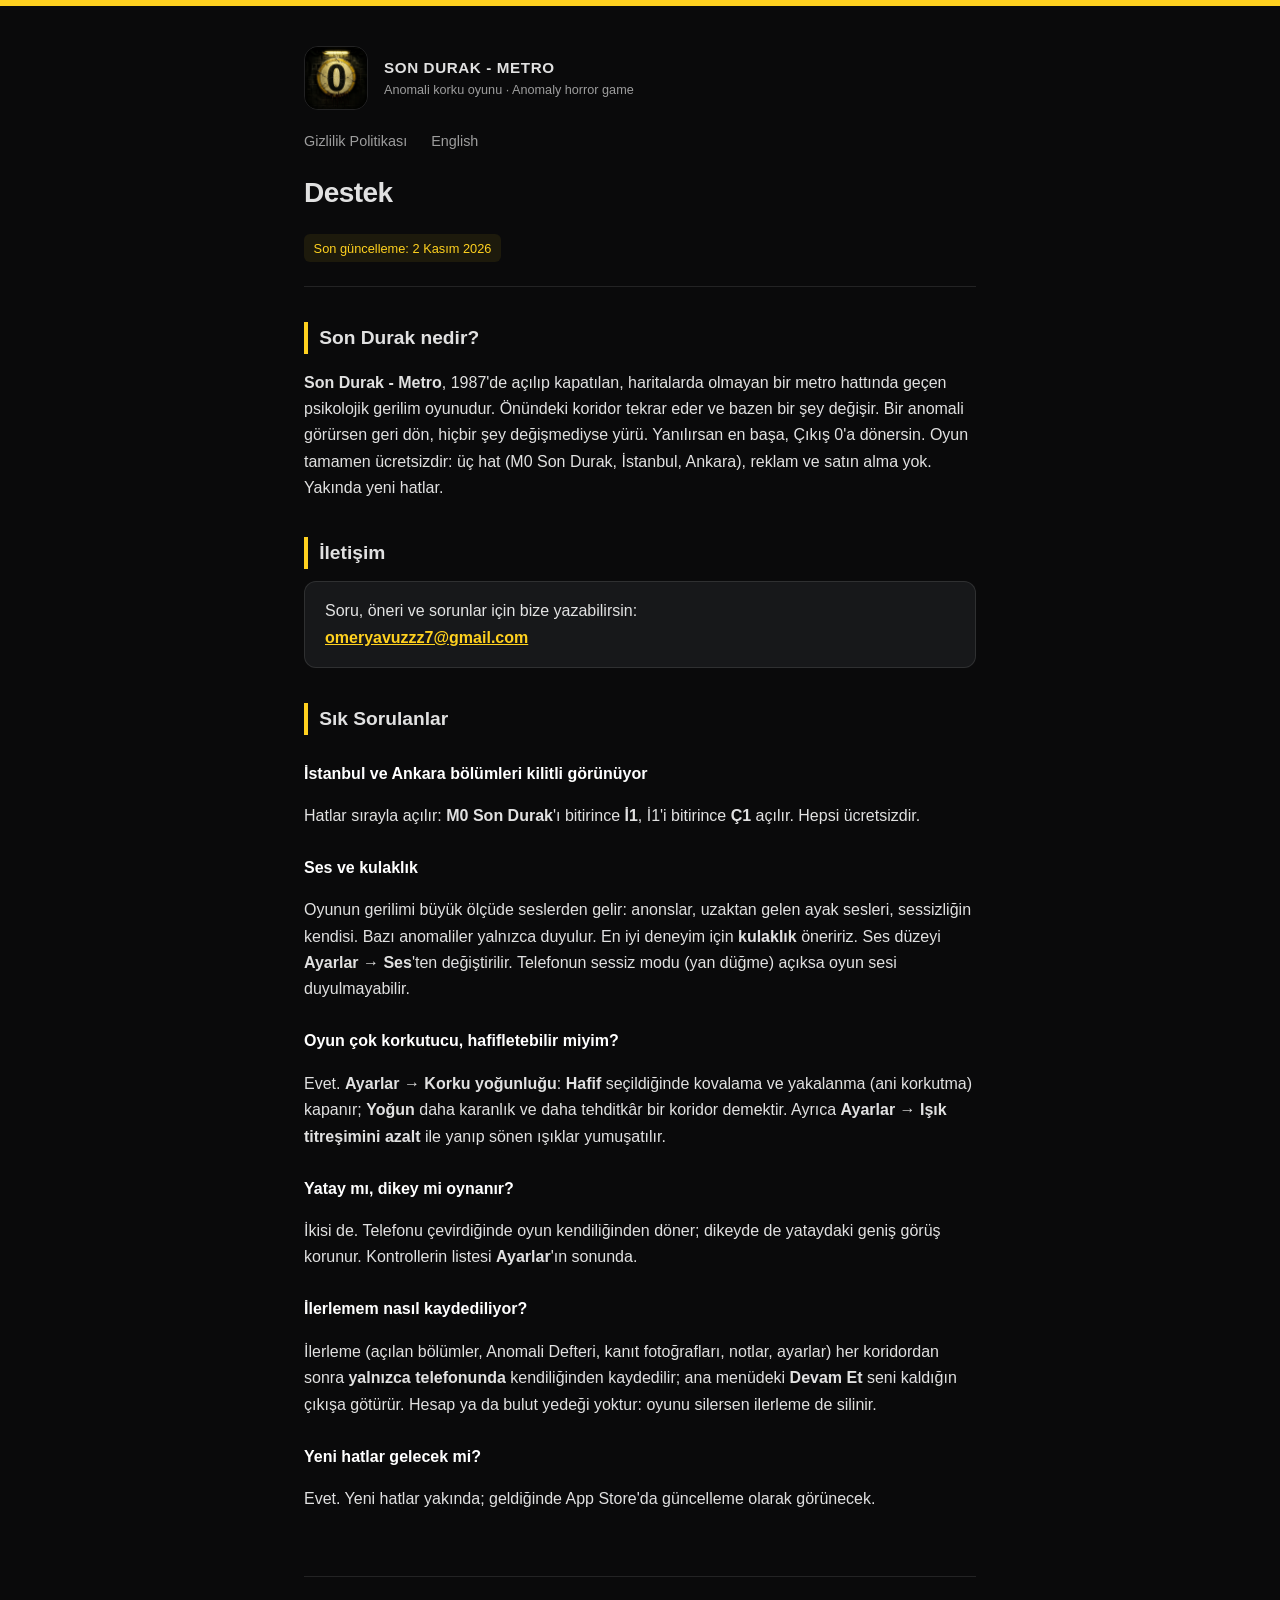
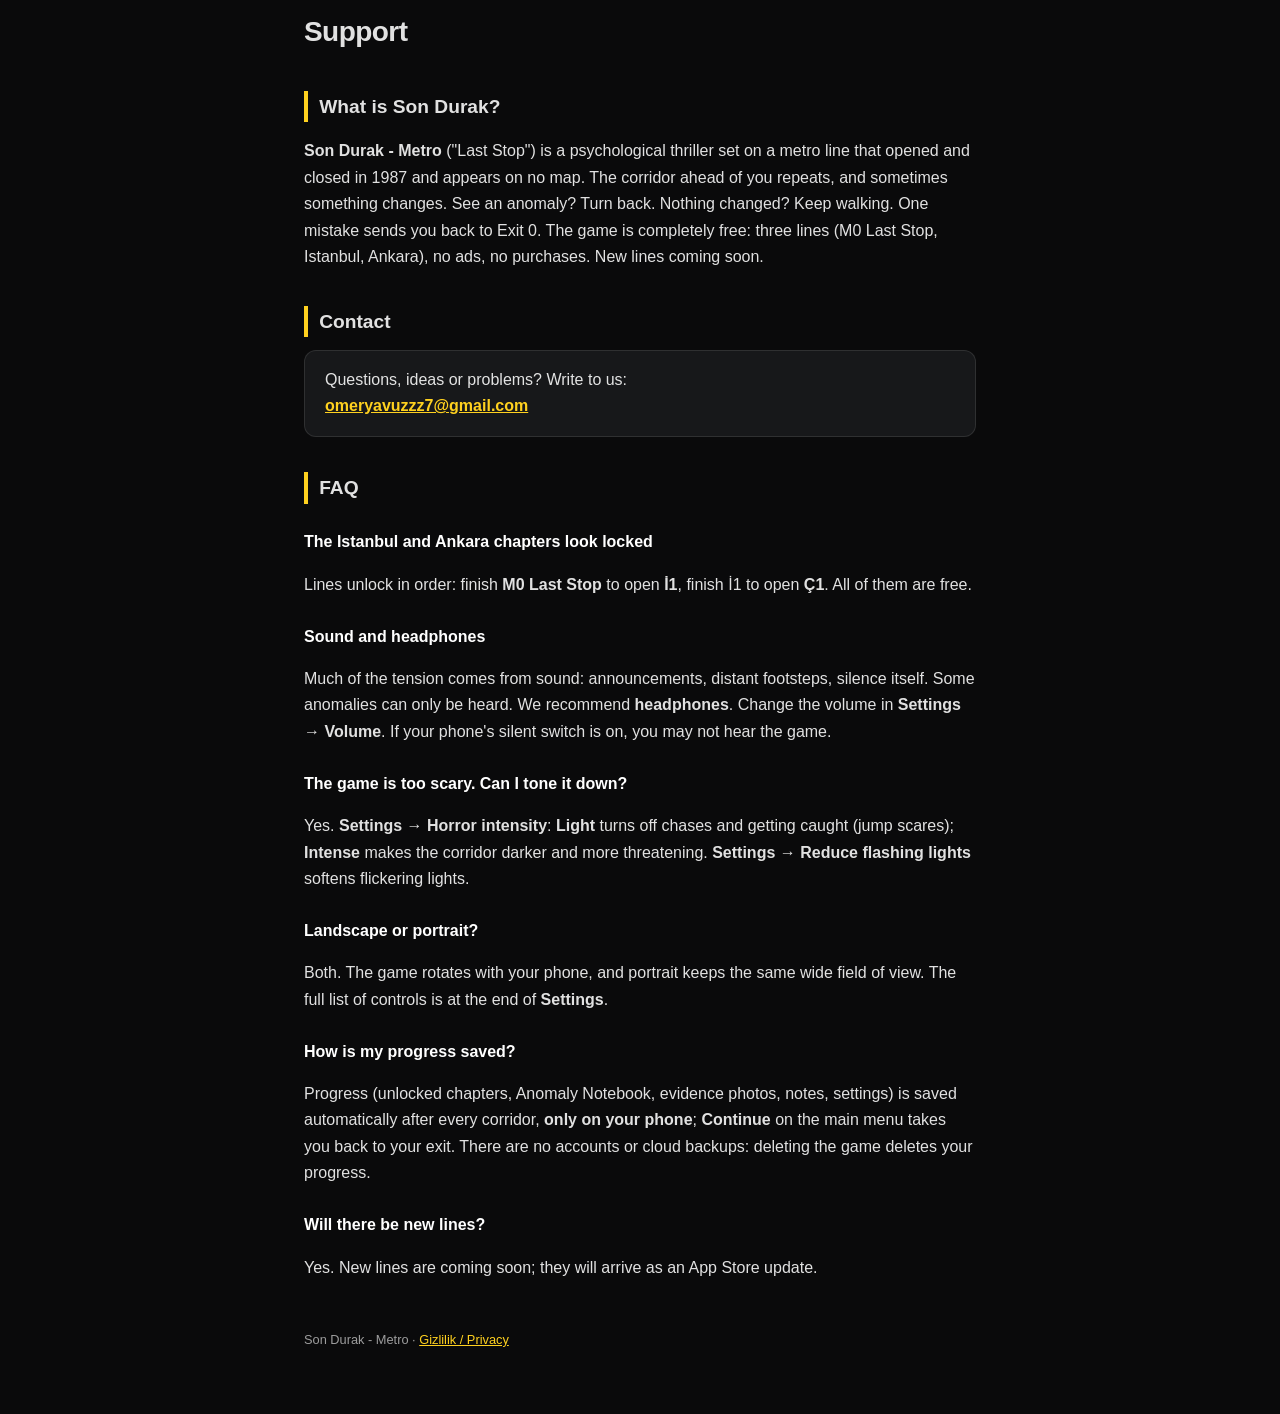
==== support.html @ eb1ea42a "Son Durak - Metro: gizlilik politikası ve destek sayfası (TR + EN) Co-Authored-By: Claude Opus 5.5 <" ====
<!DOCTYPE html>
<html lang="tr">
<head>
<meta charset="UTF-8">
<meta name="viewport" content="width=device-width, initial-scale=1.0">
<title>Destek / Support - Son Durak - Metro</title>
<link rel="stylesheet" href="style.css">
</head>
<body>
<div class="stripe"></div>
<div class="container">

    <header>
        <div class="brand">
            <img src="icon.png" alt="Son Durak">
            <div class="name">Son Durak - Metro<small>Anomali korku oyunu · Anomaly horror game</small></div>
        </div>
        <nav>
            <a href="index.html">Gizlilik Politikası</a>
            <a href="#english">English</a>
        </nav>
        <h1>Destek</h1>
        <span class="updated">Son güncelleme: 2 Kasım 2026</span>
    </header>

    <section>
        <h2>Son Durak nedir?</h2>
        <p><strong>Son Durak - Metro</strong>, 1987'de açılıp kapatılan, haritalarda olmayan bir metro hattında geçen psikolojik gerilim oyunudur. Önündeki koridor tekrar eder ve bazen bir şey değişir. Bir anomali görürsen geri dön, hiçbir şey değişmediyse yürü. Yanılırsan en başa, Çıkış 0'a dönersin. Oyun tamamen ücretsizdir: üç hat (M0 Son Durak, İstanbul, Ankara), reklam ve satın alma yok. Yakında yeni hatlar.</p>
    </section>

    <section>
        <h2>İletişim</h2>
        <div class="card">
            <p style="margin: 0;">Soru, öneri ve sorunlar için bize yazabilirsin:<br>
            <a class="contact-email" href="mailto:omeryavuzzz7@gmail.com">omeryavuzzz7@gmail.com</a></p>
        </div>
    </section>

    <section>
        <h2>Sık Sorulanlar</h2>

        <h3>İstanbul ve Ankara bölümleri kilitli görünüyor</h3>
        <p>Hatlar sırayla açılır: <strong>M0 Son Durak</strong>'ı bitirince <strong>İ1</strong>, İ1'i bitirince <strong>Ç1</strong> açılır. Hepsi ücretsizdir.</p>

        <h3>Ses ve kulaklık</h3>
        <p>Oyunun gerilimi büyük ölçüde seslerden gelir: anonslar, uzaktan gelen ayak sesleri, sessizliğin kendisi. Bazı anomaliler yalnızca duyulur. En iyi deneyim için <strong>kulaklık</strong> öneririz. Ses düzeyi <strong>Ayarlar → Ses</strong>'ten değiştirilir. Telefonun sessiz modu (yan düğme) açıksa oyun sesi duyulmayabilir.</p>

        <h3>Oyun çok korkutucu, hafifletebilir miyim?</h3>
        <p>Evet. <strong>Ayarlar → Korku yoğunluğu</strong>: <strong>Hafif</strong> seçildiğinde kovalama ve yakalanma (ani korkutma) kapanır; <strong>Yoğun</strong> daha karanlık ve daha tehditkâr bir koridor demektir. Ayrıca <strong>Ayarlar → Işık titreşimini azalt</strong> ile yanıp sönen ışıklar yumuşatılır.</p>

        <h3>Yatay mı, dikey mi oynanır?</h3>
        <p>İkisi de. Telefonu çevirdiğinde oyun kendiliğinden döner; dikeyde de yataydaki geniş görüş korunur. Kontrollerin listesi <strong>Ayarlar</strong>'ın sonunda.</p>

        <h3>İlerlemem nasıl kaydediliyor?</h3>
        <p>İlerleme (açılan bölümler, Anomali Defteri, kanıt fotoğrafları, notlar, ayarlar) her koridordan sonra <strong>yalnızca telefonunda</strong> kendiliğinden kaydedilir; ana menüdeki <strong>Devam Et</strong> seni kaldığın çıkışa götürür. Hesap ya da bulut yedeği yoktur: oyunu silersen ilerleme de silinir.</p>

        <h3>Yeni hatlar gelecek mi?</h3>
        <p>Evet. Yeni hatlar yakında; geldiğinde App Store'da güncelleme olarak görünecek.</p>
    </section>

    <div class="lang" id="english" lang="en">
        <h1>Support</h1>

        <section>
            <h2>What is Son Durak?</h2>
            <p><strong>Son Durak - Metro</strong> ("Last Stop") is a psychological thriller set on a metro line that opened and closed in 1987 and appears on no map. The corridor ahead of you repeats, and sometimes something changes. See an anomaly? Turn back. Nothing changed? Keep walking. One mistake sends you back to Exit 0. The game is completely free: three lines (M0 Last Stop, Istanbul, Ankara), no ads, no purchases. New lines coming soon.</p>
        </section>

        <section>
            <h2>Contact</h2>
            <div class="card">
                <p style="margin: 0;">Questions, ideas or problems? Write to us:<br>
                <a class="contact-email" href="mailto:omeryavuzzz7@gmail.com">omeryavuzzz7@gmail.com</a></p>
            </div>
        </section>

        <section>
            <h2>FAQ</h2>

            <h3>The Istanbul and Ankara chapters look locked</h3>
            <p>Lines unlock in order: finish <strong>M0 Last Stop</strong> to open <strong>İ1</strong>, finish İ1 to open <strong>Ç1</strong>. All of them are free.</p>

            <h3>Sound and headphones</h3>
            <p>Much of the tension comes from sound: announcements, distant footsteps, silence itself. Some anomalies can only be heard. We recommend <strong>headphones</strong>. Change the volume in <strong>Settings → Volume</strong>. If your phone's silent switch is on, you may not hear the game.</p>

            <h3>The game is too scary. Can I tone it down?</h3>
            <p>Yes. <strong>Settings → Horror intensity</strong>: <strong>Light</strong> turns off chases and getting caught (jump scares); <strong>Intense</strong> makes the corridor darker and more threatening. <strong>Settings → Reduce flashing lights</strong> softens flickering lights.</p>

            <h3>Landscape or portrait?</h3>
            <p>Both. The game rotates with your phone, and portrait keeps the same wide field of view. The full list of controls is at the end of <strong>Settings</strong>.</p>

            <h3>How is my progress saved?</h3>
            <p>Progress (unlocked chapters, Anomaly Notebook, evidence photos, notes, settings) is saved automatically after every corridor, <strong>only on your phone</strong>; <strong>Continue</strong> on the main menu takes you back to your exit. There are no accounts or cloud backups: deleting the game deletes your progress.</p>

            <h3>Will there be new lines?</h3>
            <p>Yes. New lines are coming soon; they will arrive as an App Store update.</p>
        </section>
    </div>

    <footer>Son Durak - Metro · <a href="index.html">Gizlilik / Privacy</a></footer>
</div>
</body>
</html>
---- style.css ----
:root {
    --bg: #0A0A0B;
    --surface: #17181A;
    --text-primary: rgba(255, 255, 255, 0.88);
    --text-secondary: rgba(255, 255, 255, 0.60);
    --accent: #FFD11F;          /* metro tabelası sarısı */
    --danger: #C0141A;          /* KAYIP kırmızısı */
    --border: rgba(255, 255, 255, 0.10);
}
* { box-sizing: border-box; }
body {
    margin: 0;
    background: var(--bg);
    color: var(--text-primary);
    font-family: -apple-system, BlinkMacSystemFont, "Segoe UI", Roboto, Helvetica, Arial, sans-serif;
    line-height: 1.65;
}
.stripe { height: 6px; background: var(--accent); }
.container { max-width: 720px; margin: 0 auto; padding: 2.5rem 1.5rem 4rem; }
header { margin-bottom: 2rem; padding-bottom: 1.5rem; border-bottom: 1px solid var(--border); }
.brand { display: flex; align-items: center; gap: 1rem; margin-bottom: 1.25rem; }
.brand img { width: 64px; height: 64px; border-radius: 14px; border: 1px solid var(--border); }
.brand .name { font-weight: 700; letter-spacing: 0.04em; text-transform: uppercase; font-size: 0.95rem; }
.brand .name small { display: block; color: var(--text-secondary); font-weight: 400; letter-spacing: 0; text-transform: none; }
nav { margin-bottom: 1rem; font-size: 0.9rem; }
nav a { color: var(--text-secondary); text-decoration: none; margin-right: 1.25rem; border-bottom: 1px solid transparent; }
nav a:hover { color: var(--accent); border-bottom-color: var(--accent); }
h1 { font-size: 1.75rem; margin: 0 0 0.4rem; letter-spacing: -0.02em; }
h2 { font-size: 1.2rem; margin: 2.2rem 0 0.8rem; padding-left: 0.7rem; border-left: 4px solid var(--accent); }
h3 { font-size: 1rem; margin: 1.6rem 0 0.4rem; color: #fff; }
p, li { color: var(--text-primary); }
.subtitle { color: var(--text-secondary); margin: 0; }
.updated { display: inline-block; margin-top: 0.75rem; font-size: 0.8rem; color: var(--accent); background: rgba(255, 209, 31, 0.08); padding: 0.2rem 0.6rem; border-radius: 6px; }
.card { background: var(--surface); border: 1px solid var(--border); border-radius: 12px; padding: 1rem 1.25rem; }
.contact-email { color: var(--accent); font-weight: 600; }
a { color: var(--accent); }
.lang { margin-top: 4rem; padding-top: 2rem; border-top: 1px solid var(--border); }
footer { margin-top: 3rem; color: var(--text-secondary); font-size: 0.8rem; }
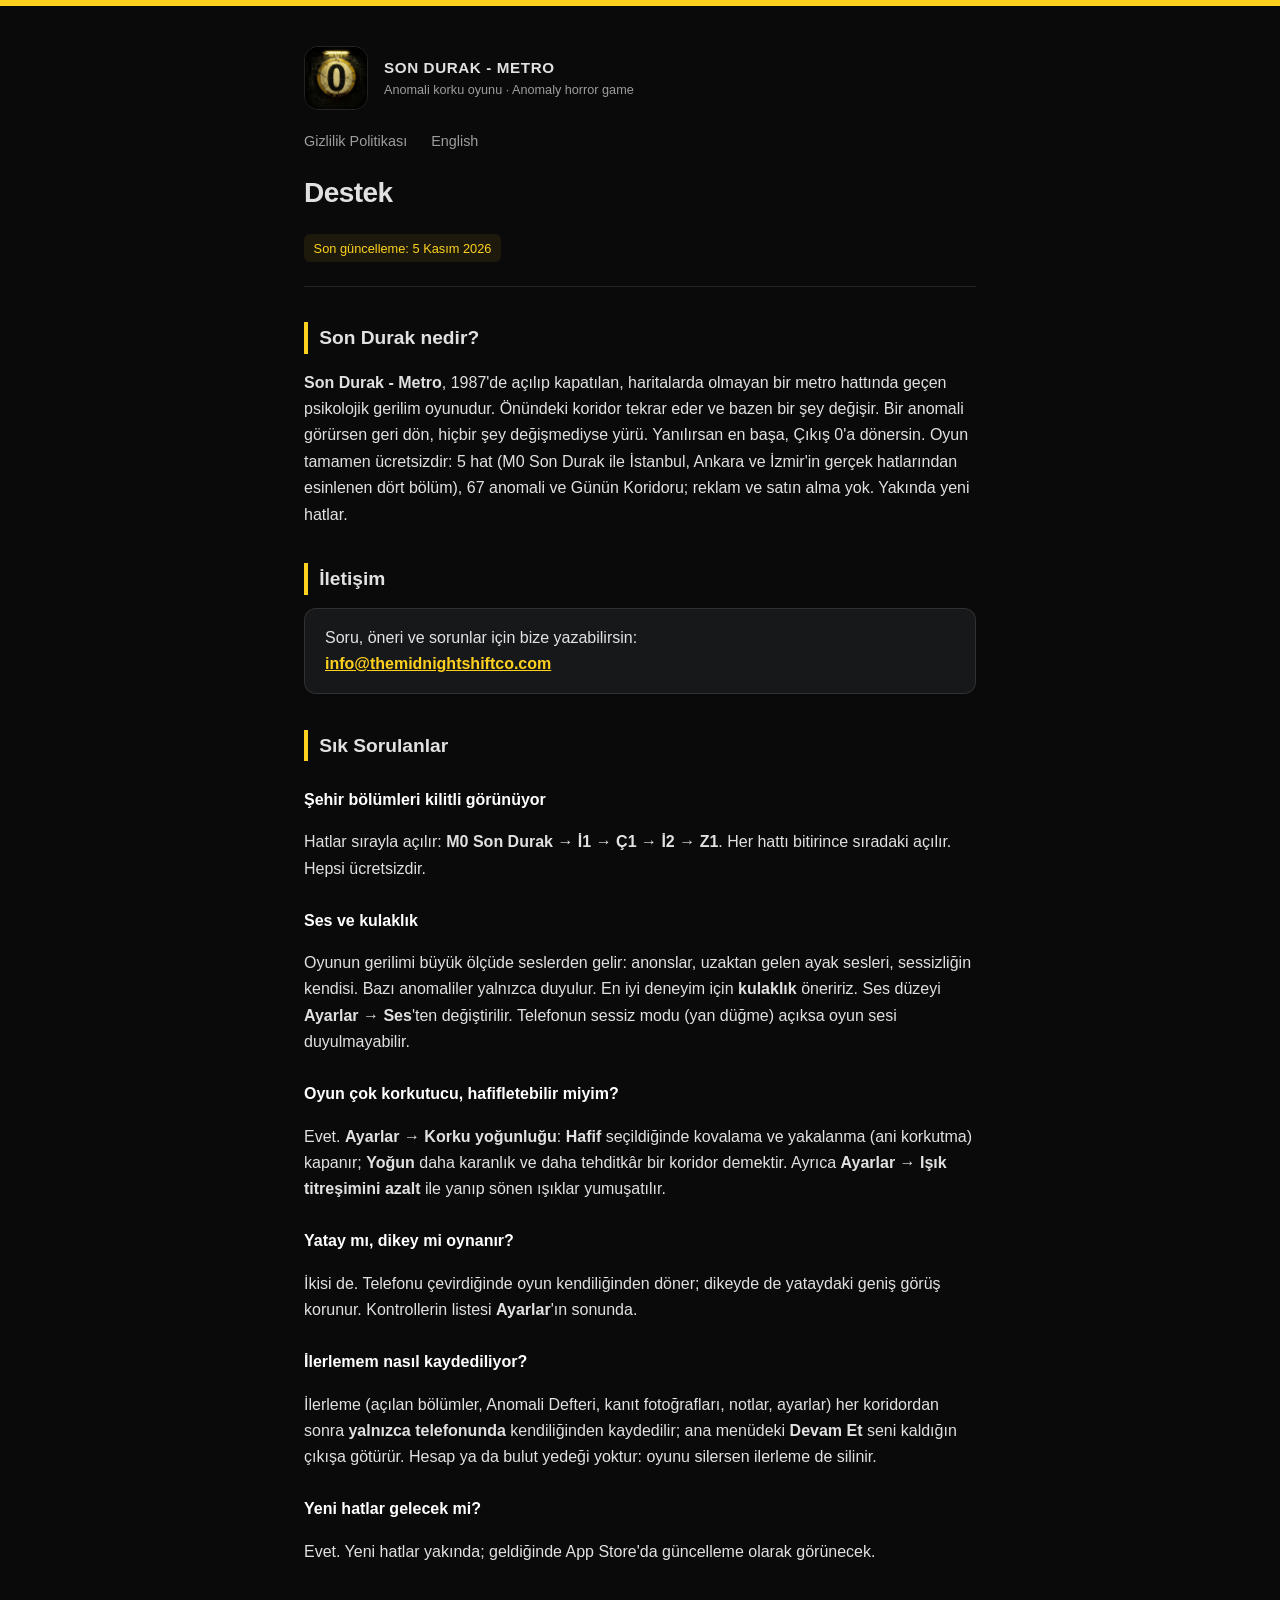
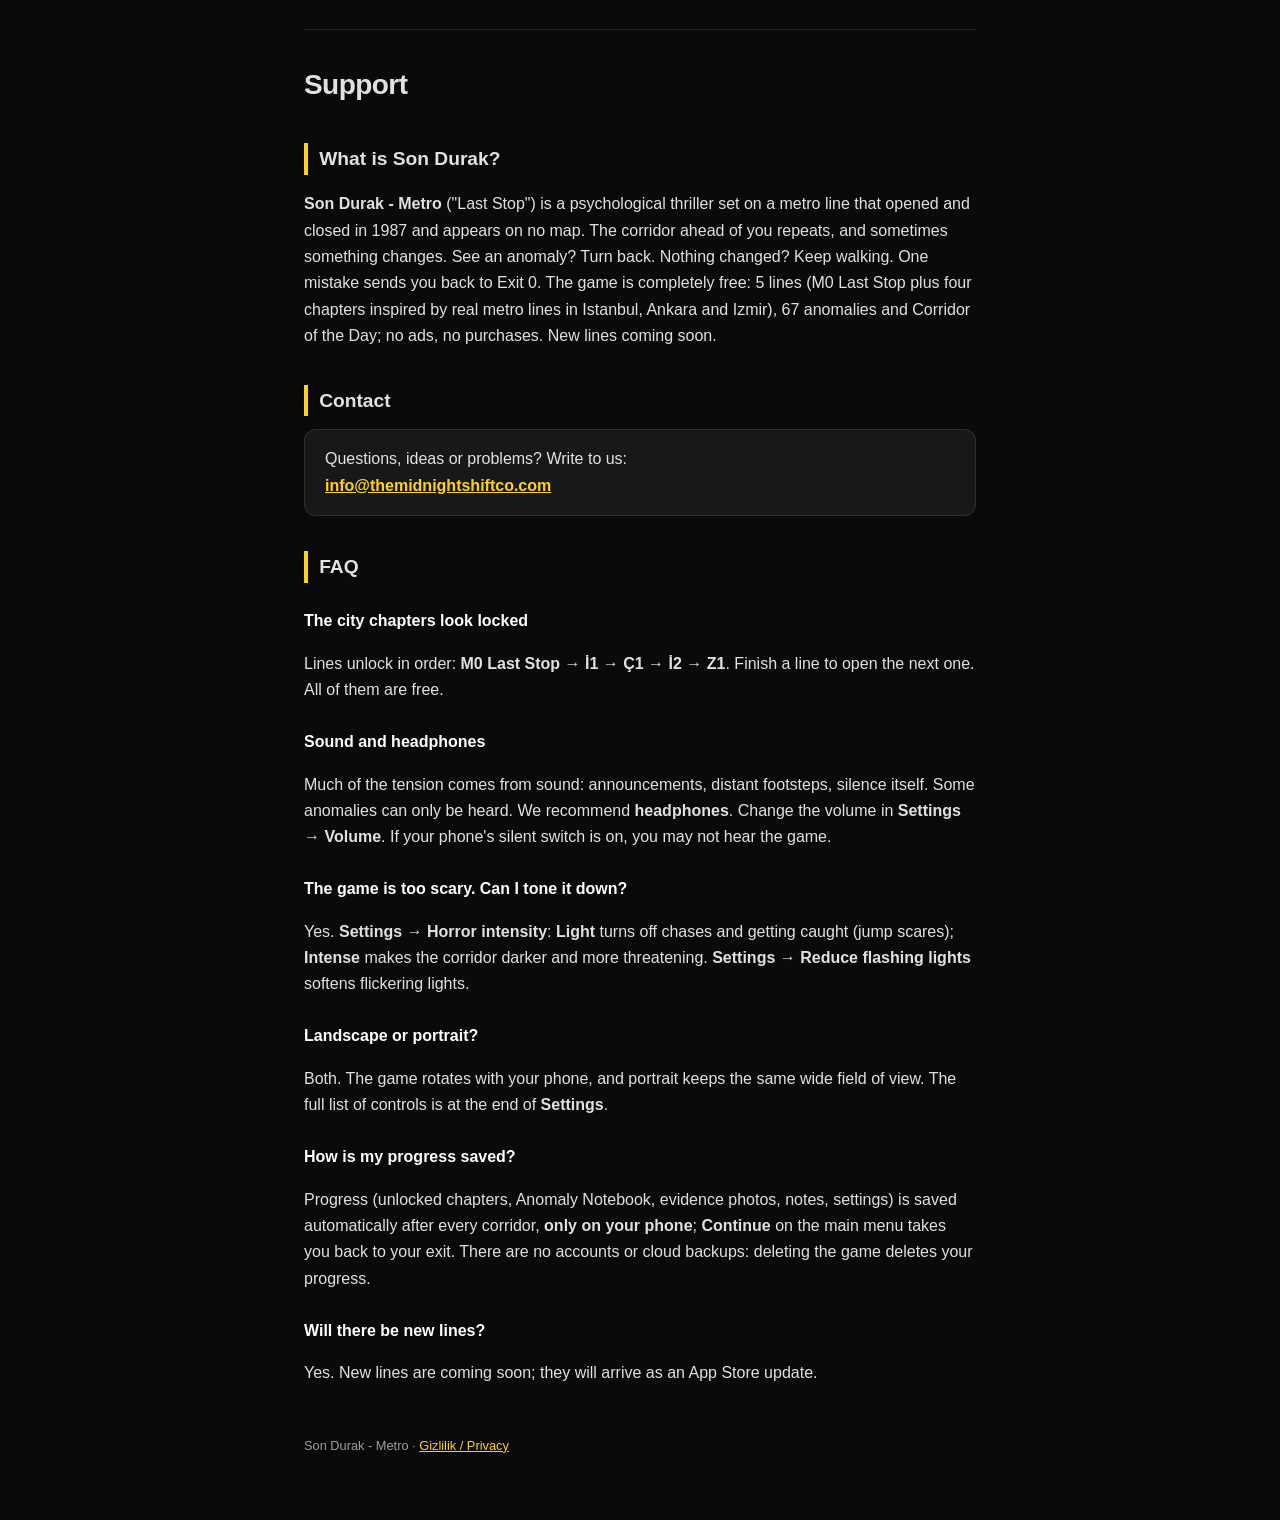
==== commit 2b92b876: "İletişim adresi info@ oldu, destek sayfası 1.0.2 içeriğine göre güncellendi Co-Authored-By: Claude O" ====
--- a/support.html
+++ b/support.html
@@ -20,27 +20,27 @@
             <a href="#english">English</a>
         </nav>
         <h1>Destek</h1>
-        <span class="updated">Son güncelleme: 2 Kasım 2026</span>
+        <span class="updated">Son güncelleme: 5 Kasım 2026</span>
     </header>
 
     <section>
         <h2>Son Durak nedir?</h2>
-        <p><strong>Son Durak - Metro</strong>, 1987'de açılıp kapatılan, haritalarda olmayan bir metro hattında geçen psikolojik gerilim oyunudur. Önündeki koridor tekrar eder ve bazen bir şey değişir. Bir anomali görürsen geri dön, hiçbir şey değişmediyse yürü. Yanılırsan en başa, Çıkış 0'a dönersin. Oyun tamamen ücretsizdir: üç hat (M0 Son Durak, İstanbul, Ankara), reklam ve satın alma yok. Yakında yeni hatlar.</p>
+        <p><strong>Son Durak - Metro</strong>, 1987'de açılıp kapatılan, haritalarda olmayan bir metro hattında geçen psikolojik gerilim oyunudur. Önündeki koridor tekrar eder ve bazen bir şey değişir. Bir anomali görürsen geri dön, hiçbir şey değişmediyse yürü. Yanılırsan en başa, Çıkış 0'a dönersin. Oyun tamamen ücretsizdir: 5 hat (M0 Son Durak ile İstanbul, Ankara ve İzmir'in gerçek hatlarından esinlenen dört bölüm), 67 anomali ve Günün Koridoru; reklam ve satın alma yok. Yakında yeni hatlar.</p>
     </section>
 
     <section>
         <h2>İletişim</h2>
         <div class="card">
             <p style="margin: 0;">Soru, öneri ve sorunlar için bize yazabilirsin:<br>
-            <a class="contact-email" href="mailto:omeryavuzzz7@gmail.com">omeryavuzzz7@gmail.com</a></p>
+            <a class="contact-email" href="mailto:info@themidnightshiftco.com">info@themidnightshiftco.com</a></p>
         </div>
     </section>
 
     <section>
         <h2>Sık Sorulanlar</h2>
 
-        <h3>İstanbul ve Ankara bölümleri kilitli görünüyor</h3>
-        <p>Hatlar sırayla açılır: <strong>M0 Son Durak</strong>'ı bitirince <strong>İ1</strong>, İ1'i bitirince <strong>Ç1</strong> açılır. Hepsi ücretsizdir.</p>
+        <h3>Şehir bölümleri kilitli görünüyor</h3>
+        <p>Hatlar sırayla açılır: <strong>M0 Son Durak</strong> → <strong>İ1</strong> → <strong>Ç1</strong> → <strong>İ2</strong> → <strong>Z1</strong>. Her hattı bitirince sıradaki açılır. Hepsi ücretsizdir.</p>
 
         <h3>Ses ve kulaklık</h3>
         <p>Oyunun gerilimi büyük ölçüde seslerden gelir: anonslar, uzaktan gelen ayak sesleri, sessizliğin kendisi. Bazı anomaliler yalnızca duyulur. En iyi deneyim için <strong>kulaklık</strong> öneririz. Ses düzeyi <strong>Ayarlar → Ses</strong>'ten değiştirilir. Telefonun sessiz modu (yan düğme) açıksa oyun sesi duyulmayabilir.</p>
@@ -63,22 +63,22 @@
 
         <section>
             <h2>What is Son Durak?</h2>
-            <p><strong>Son Durak - Metro</strong> ("Last Stop") is a psychological thriller set on a metro line that opened and closed in 1987 and appears on no map. The corridor ahead of you repeats, and sometimes something changes. See an anomaly? Turn back. Nothing changed? Keep walking. One mistake sends you back to Exit 0. The game is completely free: three lines (M0 Last Stop, Istanbul, Ankara), no ads, no purchases. New lines coming soon.</p>
+            <p><strong>Son Durak - Metro</strong> ("Last Stop") is a psychological thriller set on a metro line that opened and closed in 1987 and appears on no map. The corridor ahead of you repeats, and sometimes something changes. See an anomaly? Turn back. Nothing changed? Keep walking. One mistake sends you back to Exit 0. The game is completely free: 5 lines (M0 Last Stop plus four chapters inspired by real metro lines in Istanbul, Ankara and Izmir), 67 anomalies and Corridor of the Day; no ads, no purchases. New lines coming soon.</p>
         </section>
 
         <section>
             <h2>Contact</h2>
             <div class="card">
                 <p style="margin: 0;">Questions, ideas or problems? Write to us:<br>
-                <a class="contact-email" href="mailto:omeryavuzzz7@gmail.com">omeryavuzzz7@gmail.com</a></p>
+                <a class="contact-email" href="mailto:info@themidnightshiftco.com">info@themidnightshiftco.com</a></p>
             </div>
         </section>
 
         <section>
             <h2>FAQ</h2>
 
-            <h3>The Istanbul and Ankara chapters look locked</h3>
-            <p>Lines unlock in order: finish <strong>M0 Last Stop</strong> to open <strong>İ1</strong>, finish İ1 to open <strong>Ç1</strong>. All of them are free.</p>
+            <h3>The city chapters look locked</h3>
+            <p>Lines unlock in order: <strong>M0 Last Stop</strong> → <strong>İ1</strong> → <strong>Ç1</strong> → <strong>İ2</strong> → <strong>Z1</strong>. Finish a line to open the next one. All of them are free.</p>
 
             <h3>Sound and headphones</h3>
             <p>Much of the tension comes from sound: announcements, distant footsteps, silence itself. Some anomalies can only be heard. We recommend <strong>headphones</strong>. Change the volume in <strong>Settings → Volume</strong>. If your phone's silent switch is on, you may not hear the game.</p>
